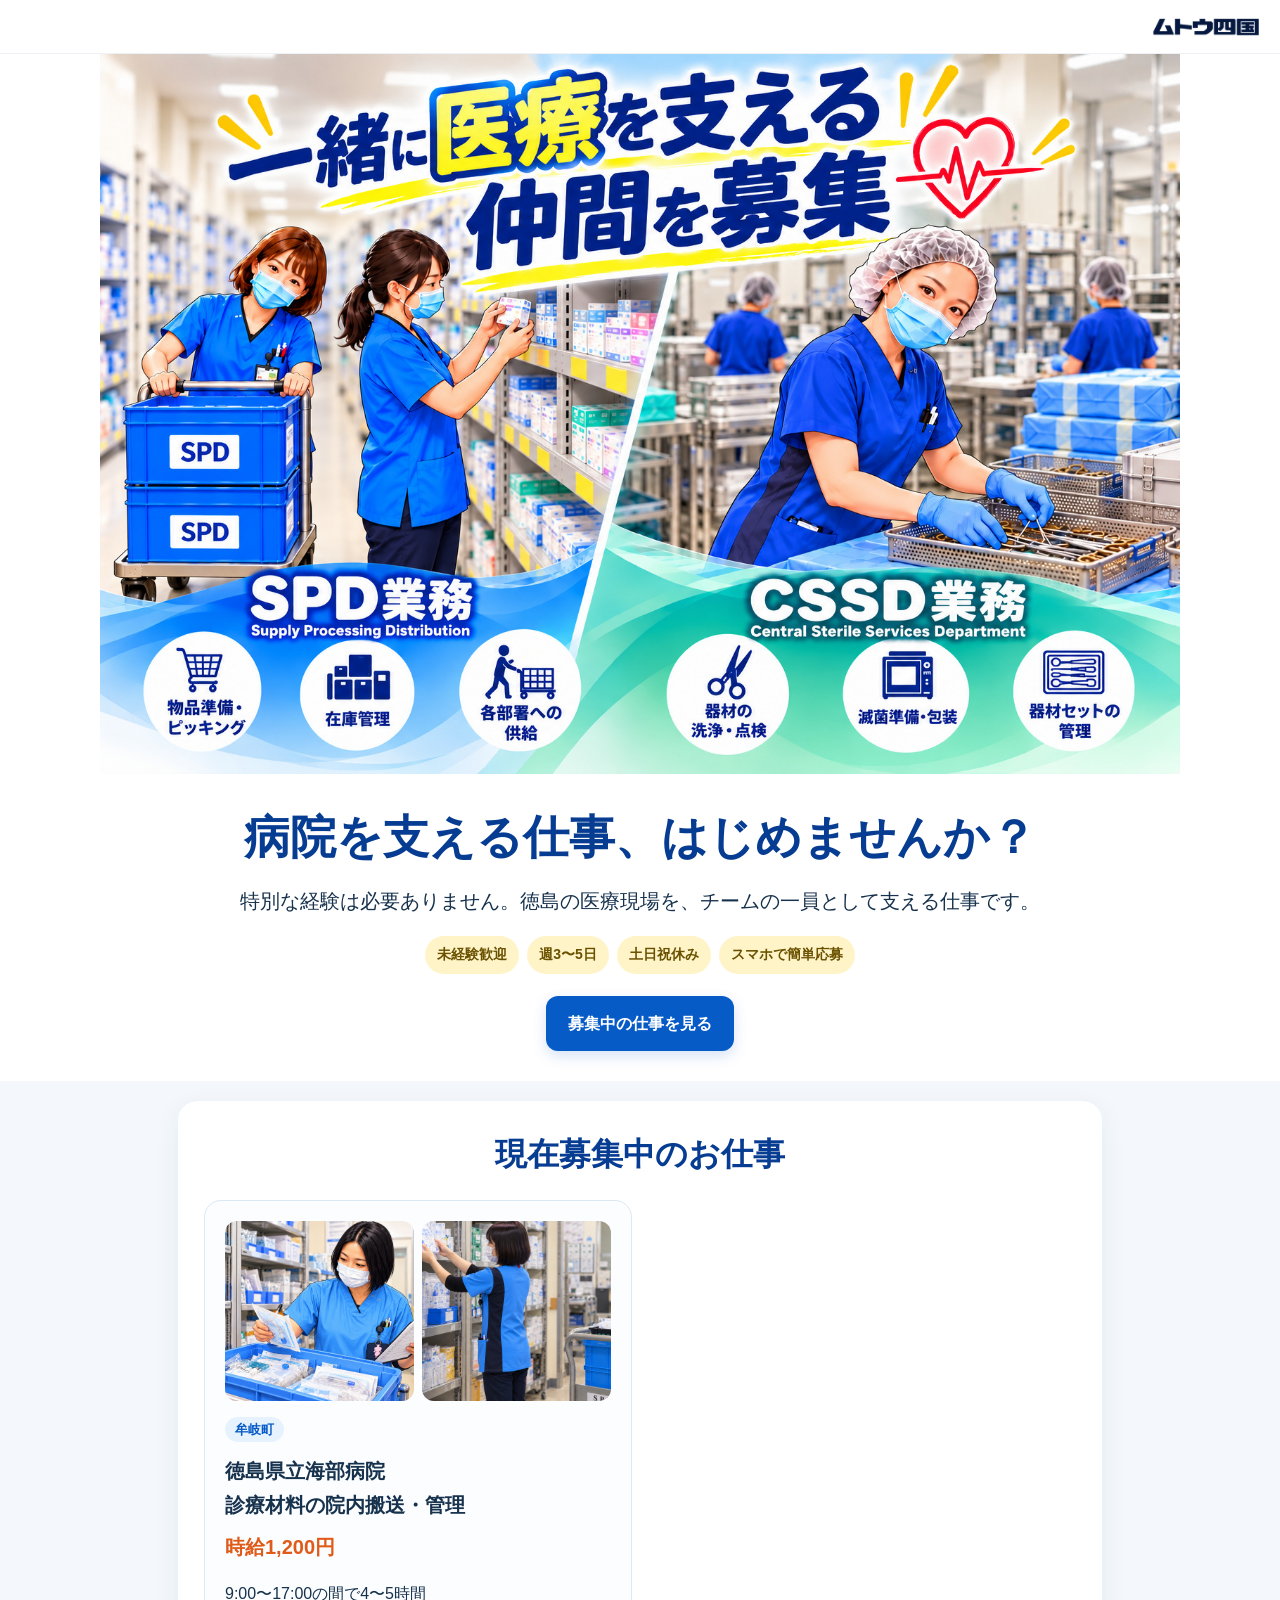
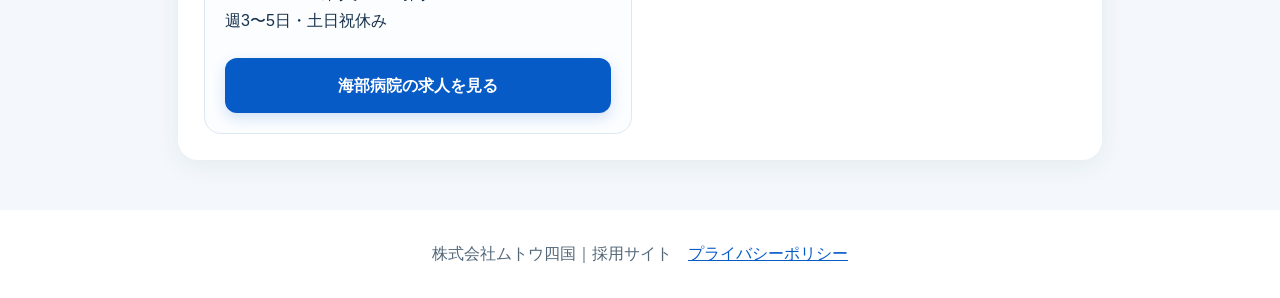
==== index.html @ e5720b60 "求人サイト Ver.16 公開版追加" ====
<!doctype html><html lang="ja"><head><meta charset="utf-8"><meta name="viewport" content="width=device-width,initial-scale=1"><title>株式会社ムトウ四国｜徳島の医療を支える求人</title><meta name="description" content="徳島県立中央病院・徳島県立海部病院で医療を支えるスタッフを募集。未経験歓迎。スマホから簡単応募。"><link rel="stylesheet" href="style.css"><style>
html{scroll-behavior:smooth}body{overflow-x:hidden}
@media(max-width:650px){
 body{font-size:15px;line-height:1.6}
 .hero-image{width:100%!important;height:auto!important;max-height:300px!important;object-fit:contain!important;background:#fff}
 .hero-copy{padding:14px 14px 20px!important}
 .hero-copy h1{font-size:clamp(16px,5vw,24px)!important;line-height:1.35!important;margin-bottom:7px!important;white-space:nowrap;letter-spacing:-0.03em}
 .hero-copy p{font-size:14px!important;line-height:1.6!important;margin-bottom:10px!important}
 .badges{gap:6px!important;margin:10px 0 15px!important}
 .badges span{font-size:12px!important;padding:5px 9px!important}
 .primary{width:100%;padding:13px 12px!important;font-size:16px!important}
 main{padding:0 10px 20px!important}
 section{margin:14px 0!important;padding:16px 12px!important;border-radius:15px!important}
 h2{font-size:22px!important;margin-bottom:14px!important}
 .jobs{grid-template-columns:1fr!important;gap:14px!important}
 .job{padding:12px!important;border-radius:15px!important}
 .job-photos{display:grid!important;grid-template-columns:1fr 1fr!important;gap:5px!important;margin:0 0 11px!important}
 .job-photos img{width:100%!important;height:112px!important;object-fit:cover!important;border-radius:9px!important}
 .job h3{font-size:18px!important;line-height:1.45!important;margin:9px 0 5px!important}
 .job .pay{font-size:19px!important;margin:5px 0!important}
 .job p{margin:6px 0!important;font-size:14px!important}
 .job a{padding:12px 10px!important;margin-top:9px!important;width:100%!important;text-align:center}
 .details{grid-template-columns:1fr!important;gap:2px!important}
 .actions{display:grid!important;grid-template-columns:1fr!important;gap:8px!important}
 .actions a,.actions button{width:100%!important;text-align:center}
 input,select,textarea{font-size:16px!important}
 footer{font-size:12px!important;padding:22px 10px!important}
}
</style><style>
.brand-bar{height:54px;background:#fff;display:flex;align-items:center;justify-content:flex-end;padding:7px 16px;border-bottom:1px solid #eef2f6}
.brand-logo{display:block;width:auto;height:38px;max-width:180px;object-fit:contain}
@media(max-width:650px){.brand-bar{height:44px;padding:6px 10px}.brand-logo{height:30px;max-width:140px}}
</style></head><body><header><div class="brand-bar"><img class="brand-logo" src="assets/mutou-shikoku-logo.png" alt="ムトウ四国"></div><img class="hero-image" src="assets/hero.jpg" alt="一緒に医療を支える仲間を募集 SPD・CSSD業務"><div class="hero-copy"><h1>病院を支える仕事、はじめませんか？</h1><p>特別な経験は必要ありません。徳島の医療現場を、チームの一員として支える仕事です。</p><div class="badges"><span>未経験歓迎</span><span>週3〜5日</span><span>土日祝休み</span><span>スマホで簡単応募</span></div><a class="primary" href="#jobs">募集中の仕事を見る</a></div></header><main><section id="jobs"><h2>現在募集中のお仕事</h2><div class="jobs"><article class="job" data-job-id="chuo">
<div class="job-photos">
<img src="assets/chuo-work1.jpeg" alt="中央病院で医療器材を点検する仕事風景">
<img src="assets/chuo-work3.png" alt="中央病院の中央材料室での仕事風景">
</div>
<span class="place">徳島市</span><h3>徳島県立中央病院<br>医療器材の洗浄・組立等</h3><p class="pay">時給1,200円〜</p><p>契約社員：月給190,000円<br>9:00〜20:00の間で5〜8時間<br>週3〜5日・土日祝休み</p><a href="job-chuo.html">中央病院の求人を見る</a></article><article class="job" data-job-id="kaifu"><div class="job-photos"><img src="assets/kaifu-work4.png" alt="海部病院で医療材料を確認・準備する仕事風景"><img src="assets/kaifu-work5.png" alt="海部病院で医療材料の在庫管理を行う仕事風景"></div><span class="place">牟岐町</span><h3>徳島県立海部病院<br>診療材料の院内搬送・管理</h3><p class="pay">時給1,200円</p><p>9:00〜17:00の間で4〜5時間<br>週3〜5日・土日祝休み</p><a href="job-kaifu.html">海部病院の求人を見る</a></article></div></section></main><footer>株式会社ムトウ四国｜採用サイト　<a href="privacy.html">プライバシーポリシー</a></footer><script src="recruit-config.js"></script>
<script>
document.querySelectorAll('[data-job-id]').forEach(card => {
  const id = card.dataset.jobId;
  if (window.RECRUIT_CONFIG?.jobs?.[id]?.active === false) card.remove();
});
const jobs = document.querySelector('.jobs');
if (jobs && jobs.children.length === 0) {
  jobs.innerHTML = '<p class="note" style="text-align:center">現在募集中の求人はありません。</p>';
}
</script></body></html>
---- style.css ----
*{box-sizing:border-box}body{margin:0;font-family:-apple-system,BlinkMacSystemFont,'Segoe UI','Noto Sans JP',sans-serif;color:#17324d;background:#f4f8fc;line-height:1.7}header{background:#fff}.hero-image{width:100%;display:block;aspect-ratio:16/9;object-fit:cover}.hero-copy{max-width:960px;margin:auto;padding:24px 18px 30px;text-align:center}.hero-copy h1{font-size:clamp(27px,6vw,46px);margin:0 0 8px;color:#063c91}.hero-copy p{font-size:clamp(16px,3.6vw,20px);margin:0 0 18px}.badges{display:flex;justify-content:center;gap:8px;flex-wrap:wrap;margin:14px 0 22px}.badges span{background:#fff4c7;color:#6a5100;border-radius:999px;padding:7px 12px;font-weight:700;font-size:14px}.primary,.job a,.actions a,.actions button{display:inline-block;background:#075bc7;color:#fff;padding:14px 22px;border-radius:12px;text-decoration:none;font-weight:800;border:0;font-size:16px;box-shadow:0 5px 14px #075bc72b}main{max-width:960px;margin:auto;padding:0 18px 30px}section{background:#fff;margin:20px 0;padding:26px;border-radius:20px;box-shadow:0 6px 24px #17324d12}h2{text-align:center;color:#063c91;font-size:clamp(23px,5vw,32px);margin:0 0 18px}.intro{text-align:center;max-width:700px;margin:0 auto 20px}.photos{display:grid;grid-template-columns:1fr 1fr;gap:14px}.photo-card{margin:0;background:#f7fafc;border-radius:16px;overflow:hidden}.photo-card img{width:100%;height:330px;object-fit:cover;display:block}.photo-card figcaption{padding:11px 13px;font-weight:700}.jobs{display:grid;grid-template-columns:1fr 1fr;gap:16px}.job{border:1px solid #dce8f2;border-radius:17px;padding:20px;background:#fbfdff}.job .place{background:#e7f2ff;color:#075bc7;padding:5px 10px;border-radius:20px;font-size:13px;font-weight:700}.job h3{margin:12px 0 8px;font-size:20px}.job .pay{font-size:20px;color:#e05b19;font-weight:800;margin:8px 0}.job a{margin-top:8px;width:100%;text-align:center}.details{display:grid;grid-template-columns:120px 1fr;gap:8px}.details dt{font-weight:700}.details dd{margin:0}.actions{display:flex;gap:10px;flex-wrap:wrap;margin-top:22px}.actions .phone{background:#16833a}form label{display:block;font-weight:700;margin:14px 0 5px}input,select,textarea{width:100%;padding:13px;border:1px solid #b9c8d5;border-radius:10px;font-size:16px}.note{font-size:13px;color:#526779}footer{text-align:center;padding:30px 15px;color:#526779;background:#fff}footer a{color:#075bc7}@media(max-width:650px){.hero-image{aspect-ratio:auto;object-fit:contain}.hero-copy{padding:18px 14px 24px}main{padding:0 12px 24px}section{padding:18px 14px;border-radius:16px}.photos,.jobs{grid-template-columns:1fr}.photo-card img{height:250px}.details{grid-template-columns:1fr}}
.job-thumb{width:100%;height:190px;object-fit:cover;border-radius:12px;margin-bottom:14px}
.kaifu-photo{max-width:720px;margin:0 auto}
.kaifu-photo img{height:auto;max-height:650px;object-fit:contain;background:#f4f8fc}

/* Ver.4: メイン画像は文字を切らず全体表示 */
.hero-image{
  width:100%;
  height:auto;
  max-height:none;
  object-fit:contain;
  object-position:center;
  background:#fff;
}

/* 中央病院求人カード内の現場写真 */
.job-photos{
  display:grid;
  grid-template-columns:1fr 1fr;
  gap:8px;
  margin-bottom:14px;
}
.job-photos img{
  width:100%;
  height:180px;
  object-fit:cover;
  border-radius:12px;
}
@media(max-width:650px){
  .hero-image{
    width:100%;
    height:auto;
    object-fit:contain;
  }
  .job-photos img{height:145px}
}
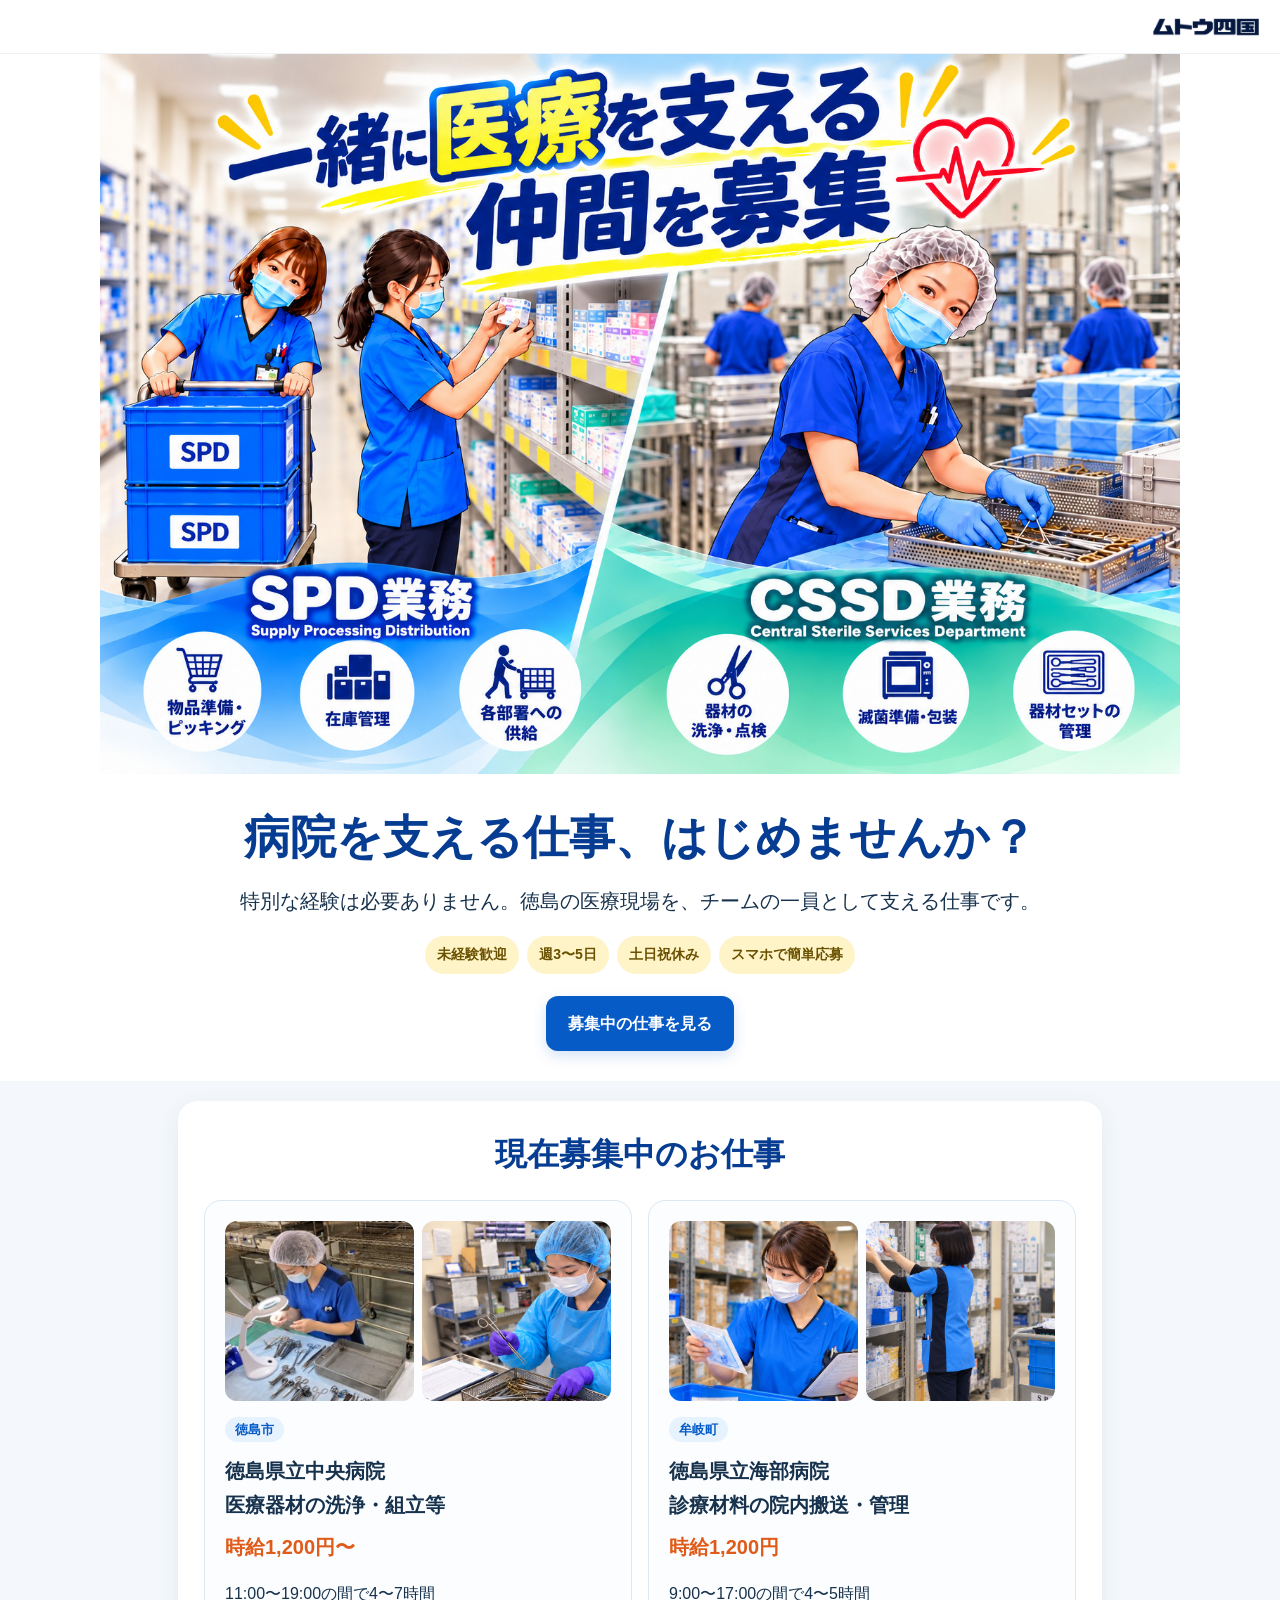
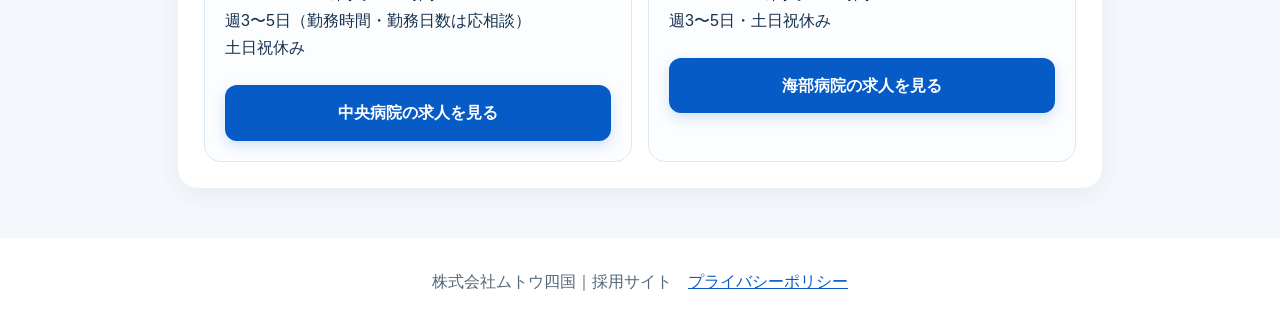
==== commit dcb246b1: "雇用条件変更" ====
--- a/index.html
+++ b/index.html
@@ -1,4 +1,4 @@
-<!doctype html><html lang="ja"><head><meta charset="utf-8"><meta name="viewport" content="width=device-width,initial-scale=1"><title>株式会社ムトウ四国｜徳島の医療を支える求人</title><meta name="description" content="徳島県立中央病院・徳島県立海部病院で医療を支えるスタッフを募集。未経験歓迎。スマホから簡単応募。"><link rel="stylesheet" href="style.css"><style>
+<!doctype html><html lang="ja"><head><meta charset="utf-8"><meta name="viewport" content="width=device-width,initial-scale=1"><title>徳島の病院求人｜未経験から医療を支える仕事｜株式会社ムトウ四国</title><meta name="description" content="徳島県立中央病院・徳島県立海部病院で医療を支えるスタッフを募集。未経験歓迎。スマホから簡単応募。"><link rel="stylesheet" href="style.css"><style>
 html{scroll-behavior:smooth}body{overflow-x:hidden}
 @media(max-width:650px){
  body{font-size:15px;line-height:1.6}
@@ -35,7 +35,7 @@
 <img src="assets/chuo-work1.jpeg" alt="中央病院で医療器材を点検する仕事風景">
 <img src="assets/chuo-work3.png" alt="中央病院の中央材料室での仕事風景">
 </div>
-<span class="place">徳島市</span><h3>徳島県立中央病院<br>医療器材の洗浄・組立等</h3><p class="pay">時給1,200円〜</p><p>契約社員：月給190,000円<br>9:00〜20:00の間で5〜8時間<br>週3〜5日・土日祝休み</p><a href="job-chuo.html">中央病院の求人を見る</a></article><article class="job" data-job-id="kaifu"><div class="job-photos"><img src="assets/kaifu-work4.png" alt="海部病院で医療材料を確認・準備する仕事風景"><img src="assets/kaifu-work5.png" alt="海部病院で医療材料の在庫管理を行う仕事風景"></div><span class="place">牟岐町</span><h3>徳島県立海部病院<br>診療材料の院内搬送・管理</h3><p class="pay">時給1,200円</p><p>9:00〜17:00の間で4〜5時間<br>週3〜5日・土日祝休み</p><a href="job-kaifu.html">海部病院の求人を見る</a></article></div></section></main><footer>株式会社ムトウ四国｜採用サイト　<a href="privacy.html">プライバシーポリシー</a></footer><script src="recruit-config.js"></script>
+<span class="place">徳島市</span><h3>徳島県立中央病院<br>医療器材の洗浄・組立等</h3><p class="pay">時給1,200円〜</p><p>11:00〜19:00の間で4〜7時間<br>週3〜5日（勤務時間・勤務日数は応相談）<br>土日祝休み</p><a href="job-chuo.html">中央病院の求人を見る</a></article><article class="job" data-job-id="kaifu"><div class="job-photos"><img src="assets/kaifu-work4.png" alt="海部病院で医療材料を確認・準備する仕事風景"><img src="assets/kaifu-work5.png" alt="海部病院で医療材料の在庫管理を行う仕事風景"></div><span class="place">牟岐町</span><h3>徳島県立海部病院<br>診療材料の院内搬送・管理</h3><p class="pay">時給1,200円</p><p>9:00〜17:00の間で4〜5時間<br>週3〜5日・土日祝休み</p><a href="job-kaifu.html">海部病院の求人を見る</a></article></div></section></main><footer>株式会社ムトウ四国｜採用サイト　<a href="privacy.html">プライバシーポリシー</a></footer><script src="recruit-config.js"></script>
 <script>
 document.querySelectorAll('[data-job-id]').forEach(card => {
   const id = card.dataset.jobId;
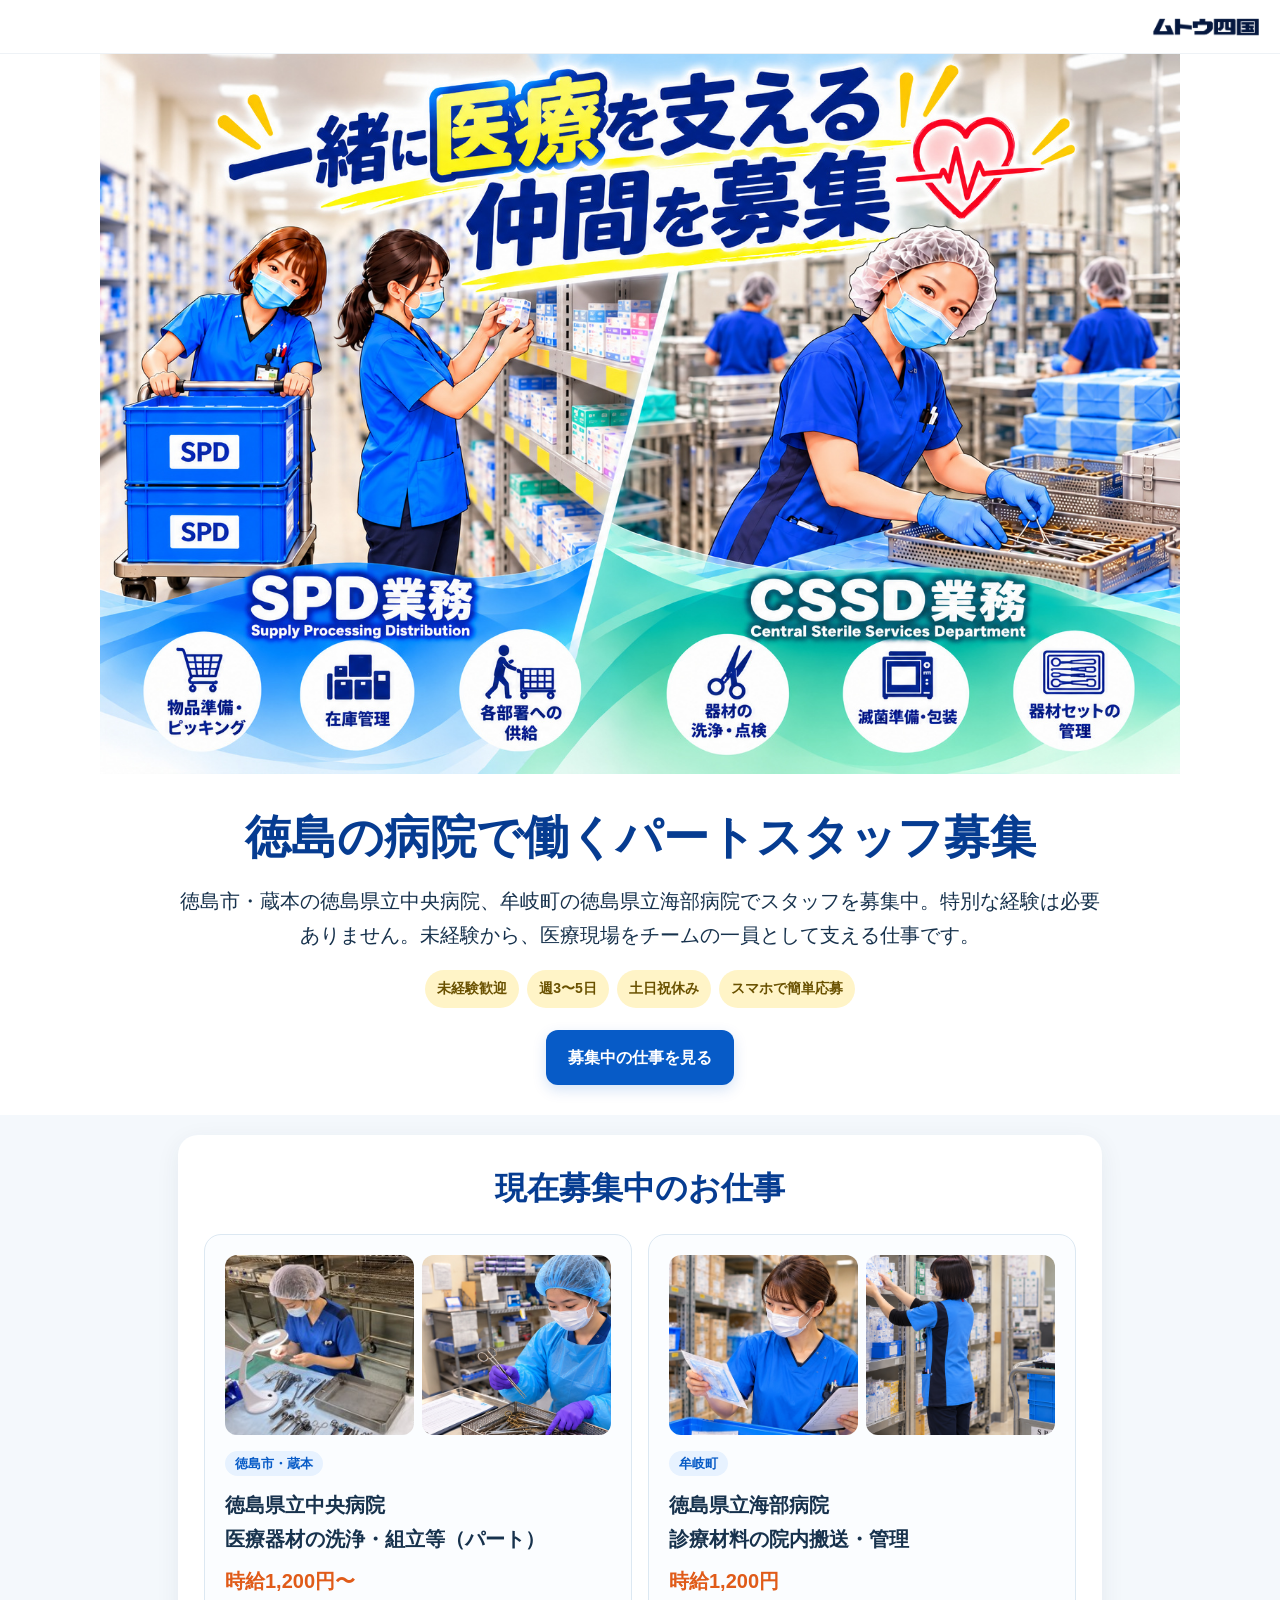
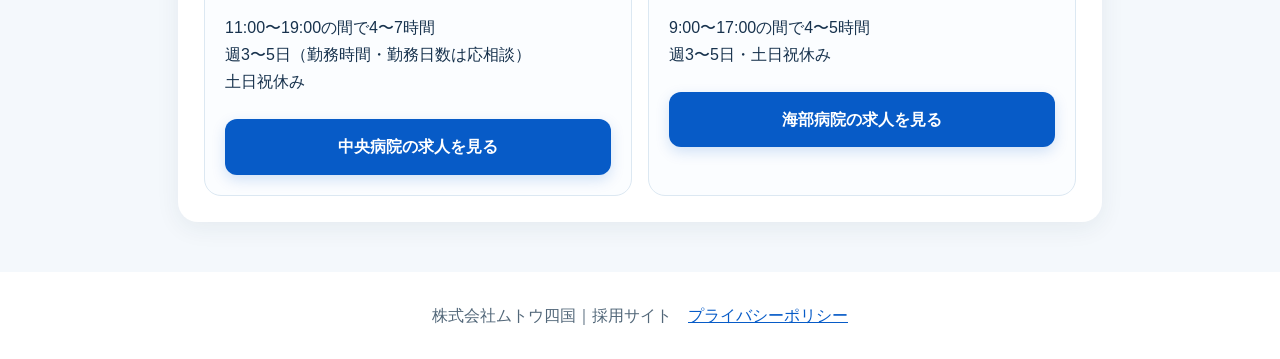
==== commit ab2e4a16: "Update index.html" ====
--- a/index.html
+++ b/index.html
@@ -1,4 +1,13 @@
-<!doctype html><html lang="ja"><head><meta charset="utf-8"><meta name="viewport" content="width=device-width,initial-scale=1"><title>徳島の病院求人｜未経験から医療を支える仕事｜株式会社ムトウ四国</title><meta name="description" content="徳島県立中央病院・徳島県立海部病院で医療を支えるスタッフを募集。未経験歓迎。スマホから簡単応募。"><link rel="stylesheet" href="style.css"><style>
+<!doctype html><html lang="ja"><head>
+<!-- Google tag (gtag.js) -->
+<script async src="https://www.googletagmanager.com/gtag/js?id=G-LZX44JRQXC"></script>
+<script>
+  window.dataLayer = window.dataLayer || [];
+  function gtag(){dataLayer.push(arguments);}
+  gtag('js', new Date());
+  gtag('config', 'G-LZX44JRQXC');
+</script>
+<meta charset="utf-8"><meta name="viewport" content="width=device-width,initial-scale=1"><title>徳島市・蔵本の病院パート求人｜未経験歓迎｜株式会社ムトウ四国</title><meta name="description" content="徳島市・蔵本の徳島県立中央病院、牟岐町の徳島県立海部病院でパートスタッフを募集。医療器材の洗浄・組立、診療材料の院内搬送・管理など、未経験から医療を支える仕事です。土日祝休み。スマホから簡単応募。"><link rel="stylesheet" href="style.css"><style>
 html{scroll-behavior:smooth}body{overflow-x:hidden}
 @media(max-width:650px){
  body{font-size:15px;line-height:1.6}
@@ -30,12 +39,12 @@
 .brand-bar{height:54px;background:#fff;display:flex;align-items:center;justify-content:flex-end;padding:7px 16px;border-bottom:1px solid #eef2f6}
 .brand-logo{display:block;width:auto;height:38px;max-width:180px;object-fit:contain}
 @media(max-width:650px){.brand-bar{height:44px;padding:6px 10px}.brand-logo{height:30px;max-width:140px}}
-</style></head><body><header><div class="brand-bar"><img class="brand-logo" src="assets/mutou-shikoku-logo.png" alt="ムトウ四国"></div><img class="hero-image" src="assets/hero.jpg" alt="一緒に医療を支える仲間を募集 SPD・CSSD業務"><div class="hero-copy"><h1>病院を支える仕事、はじめませんか？</h1><p>特別な経験は必要ありません。徳島の医療現場を、チームの一員として支える仕事です。</p><div class="badges"><span>未経験歓迎</span><span>週3〜5日</span><span>土日祝休み</span><span>スマホで簡単応募</span></div><a class="primary" href="#jobs">募集中の仕事を見る</a></div></header><main><section id="jobs"><h2>現在募集中のお仕事</h2><div class="jobs"><article class="job" data-job-id="chuo">
+</style></head><body><header><div class="brand-bar"><img class="brand-logo" src="assets/mutou-shikoku-logo.png" alt="ムトウ四国"></div><img class="hero-image" src="assets/hero.jpg" alt="一緒に医療を支える仲間を募集 SPD・CSSD業務"><div class="hero-copy"><h1>徳島の病院で働くパートスタッフ募集</h1><p>徳島市・蔵本の徳島県立中央病院、牟岐町の徳島県立海部病院でスタッフを募集中。特別な経験は必要ありません。未経験から、医療現場をチームの一員として支える仕事です。</p><div class="badges"><span>未経験歓迎</span><span>週3〜5日</span><span>土日祝休み</span><span>スマホで簡単応募</span></div><a class="primary" href="#jobs">募集中の仕事を見る</a></div></header><main><section id="jobs"><h2>現在募集中のお仕事</h2><div class="jobs"><article class="job" data-job-id="chuo">
 <div class="job-photos">
 <img src="assets/chuo-work1.jpeg" alt="中央病院で医療器材を点検する仕事風景">
 <img src="assets/chuo-work3.png" alt="中央病院の中央材料室での仕事風景">
 </div>
-<span class="place">徳島市</span><h3>徳島県立中央病院<br>医療器材の洗浄・組立等</h3><p class="pay">時給1,200円〜</p><p>11:00〜19:00の間で4〜7時間<br>週3〜5日（勤務時間・勤務日数は応相談）<br>土日祝休み</p><a href="job-chuo.html">中央病院の求人を見る</a></article><article class="job" data-job-id="kaifu"><div class="job-photos"><img src="assets/kaifu-work4.png" alt="海部病院で医療材料を確認・準備する仕事風景"><img src="assets/kaifu-work5.png" alt="海部病院で医療材料の在庫管理を行う仕事風景"></div><span class="place">牟岐町</span><h3>徳島県立海部病院<br>診療材料の院内搬送・管理</h3><p class="pay">時給1,200円</p><p>9:00〜17:00の間で4〜5時間<br>週3〜5日・土日祝休み</p><a href="job-kaifu.html">海部病院の求人を見る</a></article></div></section></main><footer>株式会社ムトウ四国｜採用サイト　<a href="privacy.html">プライバシーポリシー</a></footer><script src="recruit-config.js"></script>
+<span class="place">徳島市・蔵本</span><h3>徳島県立中央病院<br>医療器材の洗浄・組立等（パート）</h3><p class="pay">時給1,200円〜</p><p>11:00〜19:00の間で4〜7時間<br>週3〜5日（勤務時間・勤務日数は応相談）<br>土日祝休み</p><a href="job-chuo.html">中央病院の求人を見る</a></article><article class="job" data-job-id="kaifu"><div class="job-photos"><img src="assets/kaifu-work4.png" alt="海部病院で医療材料を確認・準備する仕事風景"><img src="assets/kaifu-work5.png" alt="海部病院で医療材料の在庫管理を行う仕事風景"></div><span class="place">牟岐町</span><h3>徳島県立海部病院<br>診療材料の院内搬送・管理</h3><p class="pay">時給1,200円</p><p>9:00〜17:00の間で4〜5時間<br>週3〜5日・土日祝休み</p><a href="job-kaifu.html">海部病院の求人を見る</a></article></div></section></main><footer>株式会社ムトウ四国｜採用サイト　<a href="privacy.html">プライバシーポリシー</a></footer><script src="recruit-config.js"></script>
 <script>
 document.querySelectorAll('[data-job-id]').forEach(card => {
   const id = card.dataset.jobId;
